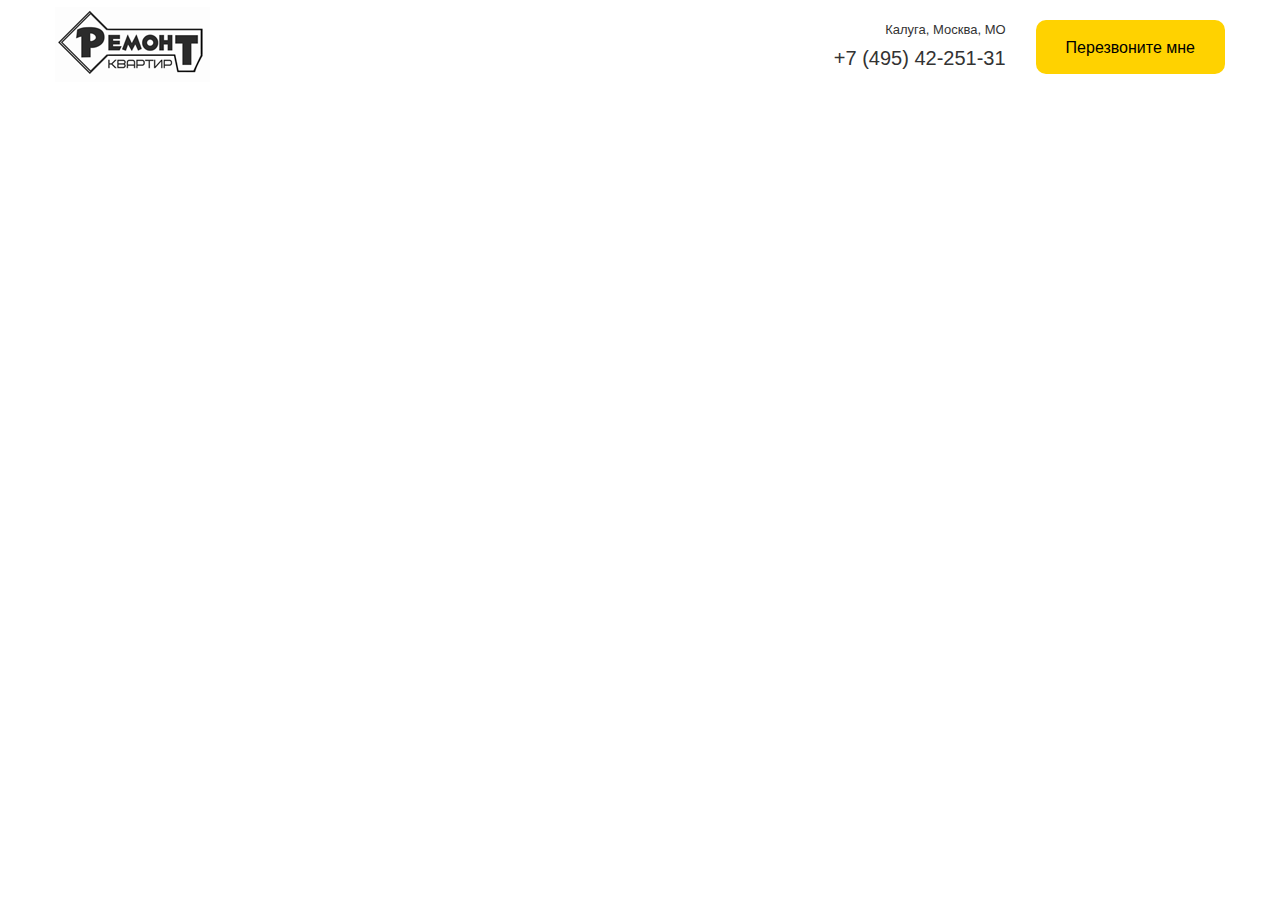
==== src/index.html @ 8de4b8be "Сверстали шапку" ====
<!DOCTYPE html>
<html lang="en">
<head>
  <meta charset="UTF-8">
  <meta name="viewport" content="width=device-width, initial-scale=1.0">
  <meta http-equiv="X-UA-Compatible" content="ie=edge">
  <link rel="stylesheet" href="css/normalize.css">
  <link rel="stylesheet" href="css/style.css">
  <title>lesson_13_1</title>
</head>
<body>
  <nav class="navbar">
    <div class="container">
      <div class="navbar-block">
        <div class="navbar__logo">
          <img src="img/logo.png" alt="logo">
        </div>
        <div class="navbar__info">
          <div class="navbar__contacts">
            <span class="navbar__address">Калуга, Москва, МО</span>
            <a href="tel:+7 (495) 42-251-31" class="navbar__phone">+7 (495) 42-251-31</a>
          </div>
          <button class="button navbar__button">Перезвоните мне</button>
        </div>
      </div>
    </div>
  </nav>
</body>
</html>
---- src/css/style.css ----
body {
  -webkit-box-sizing: border-box;
          box-sizing: border-box;
  font-family: sans-serif;
}

img {
  max-width: 100%;
}

.container {
  width: 1170px;
  margin: auto;
}

@media (max-width: 1200px) {
  .container {
    width: 760px;
  }
}

@media (max-width: 768px) {
  .container {
    max-width: 580px;
    width: 95%;
  }
}

.button {
  border-radius: 10px;
  background-color: #ffd200;
  border: none;
  padding: 19px 30px 17px 30px;
}

.navbar {
  color: #333333;
  padding-top: 7px;
  padding-bottom: 8px;
}

.navbar-block {
  display: -webkit-box;
  display: -ms-flexbox;
  display: flex;
  -webkit-box-pack: justify;
      -ms-flex-pack: justify;
          justify-content: space-between;
  -webkit-box-align: center;
      -ms-flex-align: center;
          align-items: center;
}

.navbar__info {
  display: -webkit-box;
  display: -ms-flexbox;
  display: flex;
  -webkit-box-align: center;
      -ms-flex-align: center;
          align-items: center;
  text-align: right;
}

.navbar__address {
  display: -webkit-box;
  display: -ms-flexbox;
  display: flex;
  -webkit-box-orient: vertical;
  -webkit-box-direction: normal;
      -ms-flex-direction: column;
          flex-direction: column;
  font-size: 13px;
  font-weight: 400;
}

.navbar__button {
  margin-left: 30px;
}

.navbar__phone {
  display: block;
  margin-top: 9px;
  color: #333333;
  font-size: 20px;
  font-weight: 400;
  text-decoration: none;
}

@media (max-width: 768px) {
  .navbar__contacts {
    display: none;
  }
  .navbar__button {
    font-size: 10px;
    font-weight: 400;
    padding: 15px 26px 14px 26px;
  }
  .navbar__logo {
    width: 91px;
  }
}
/*# sourceMappingURL=style.css.map */
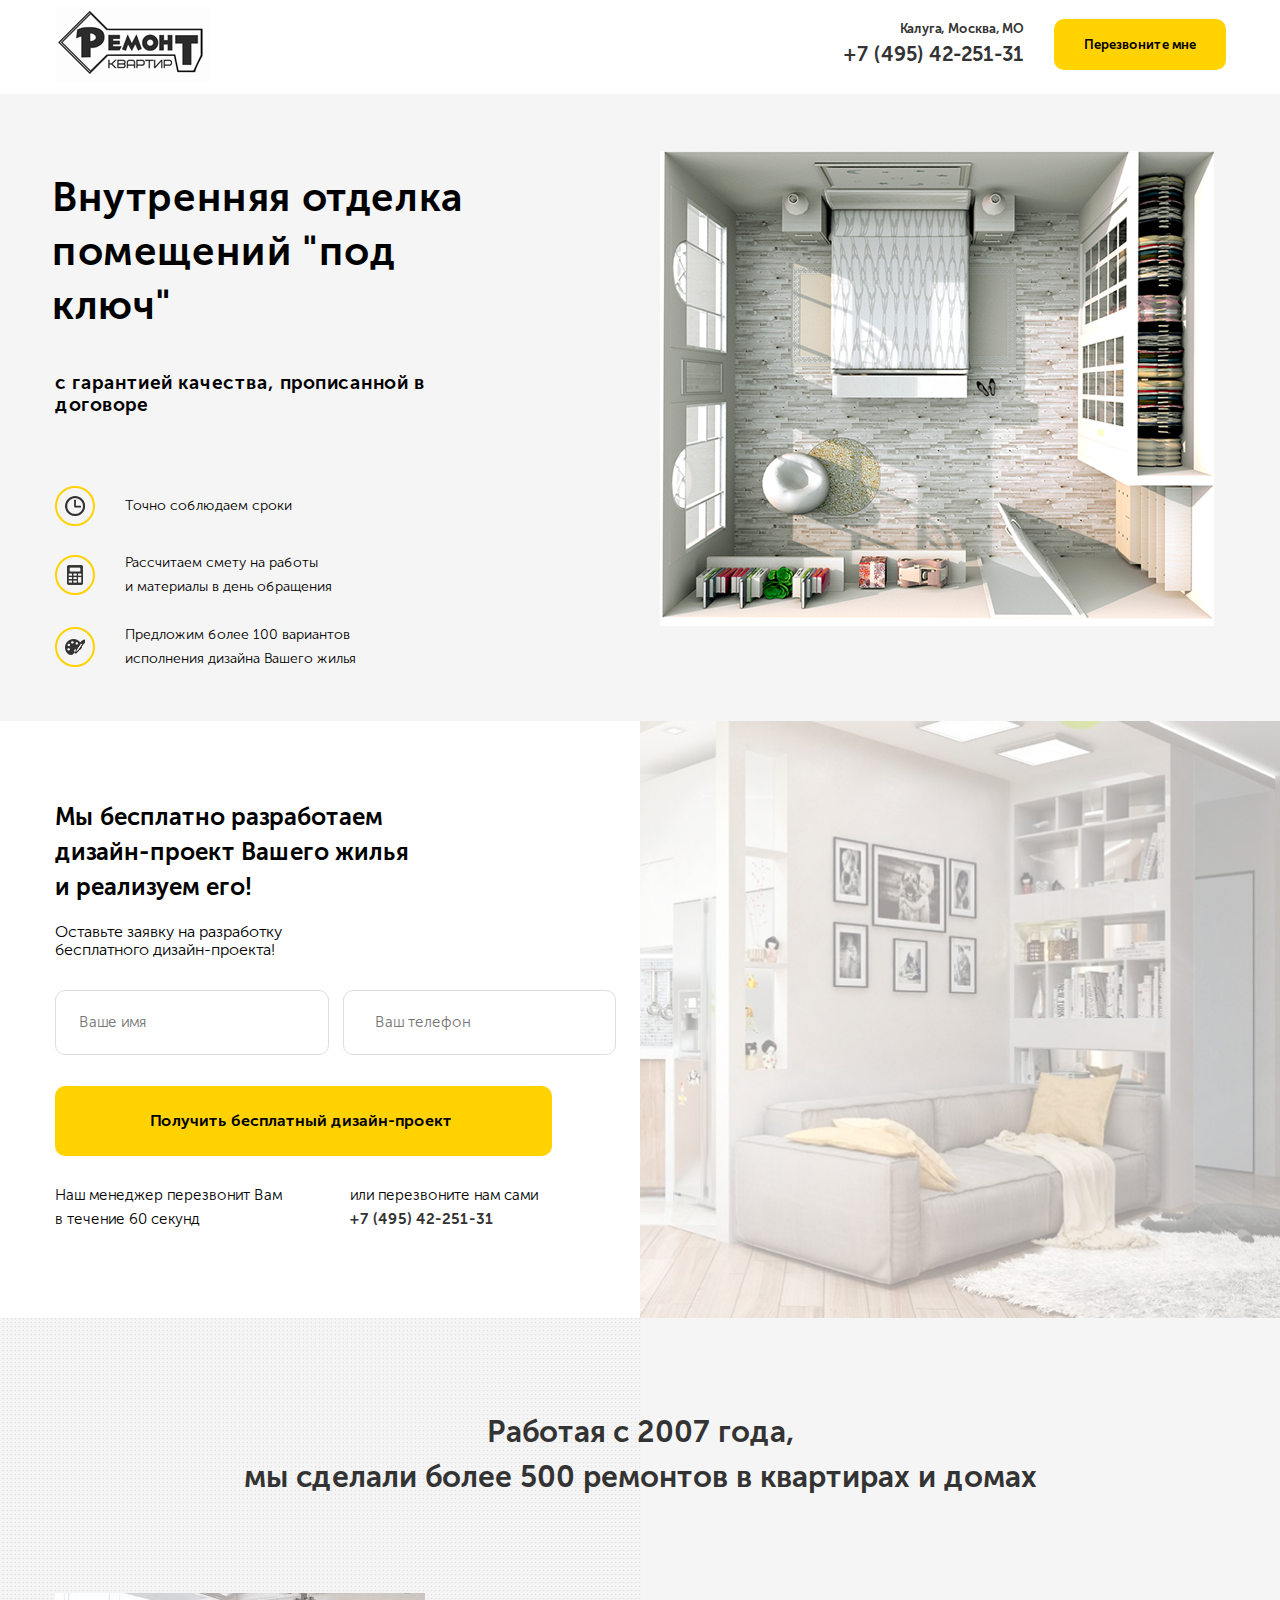
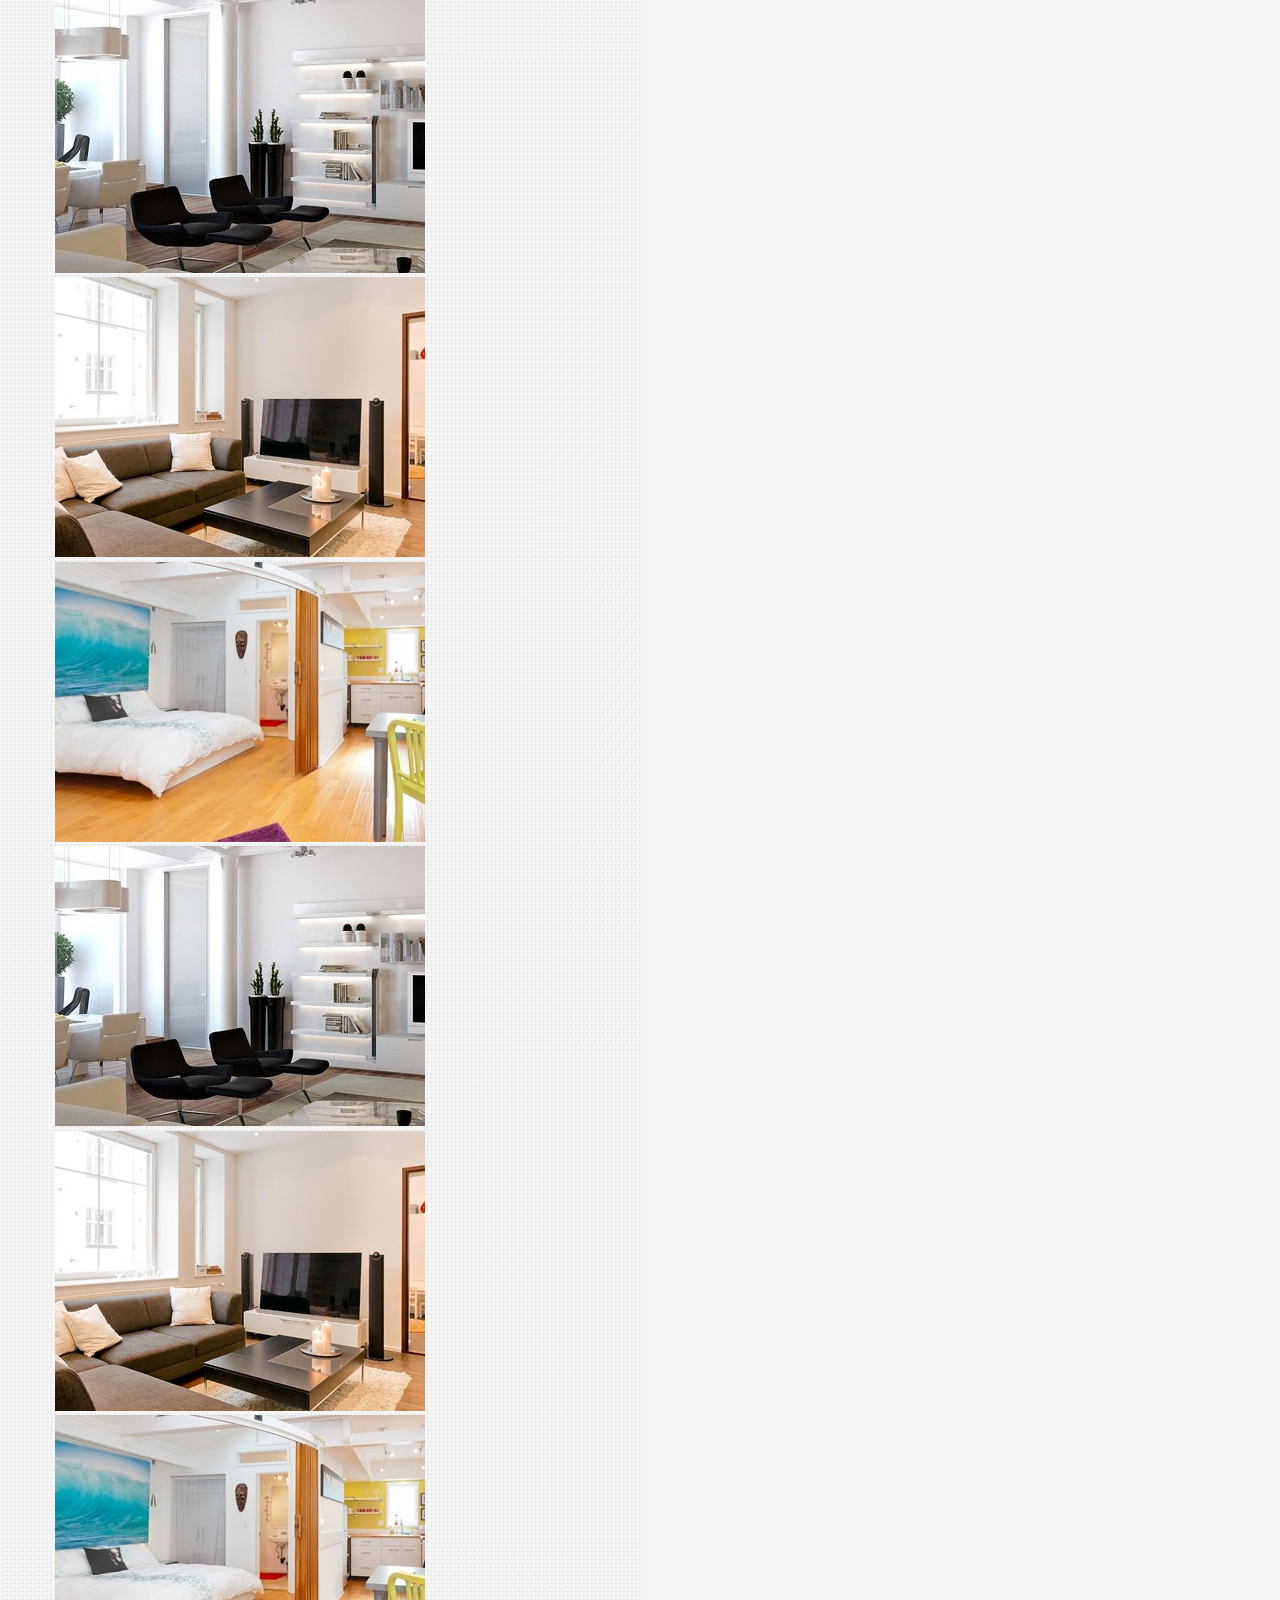
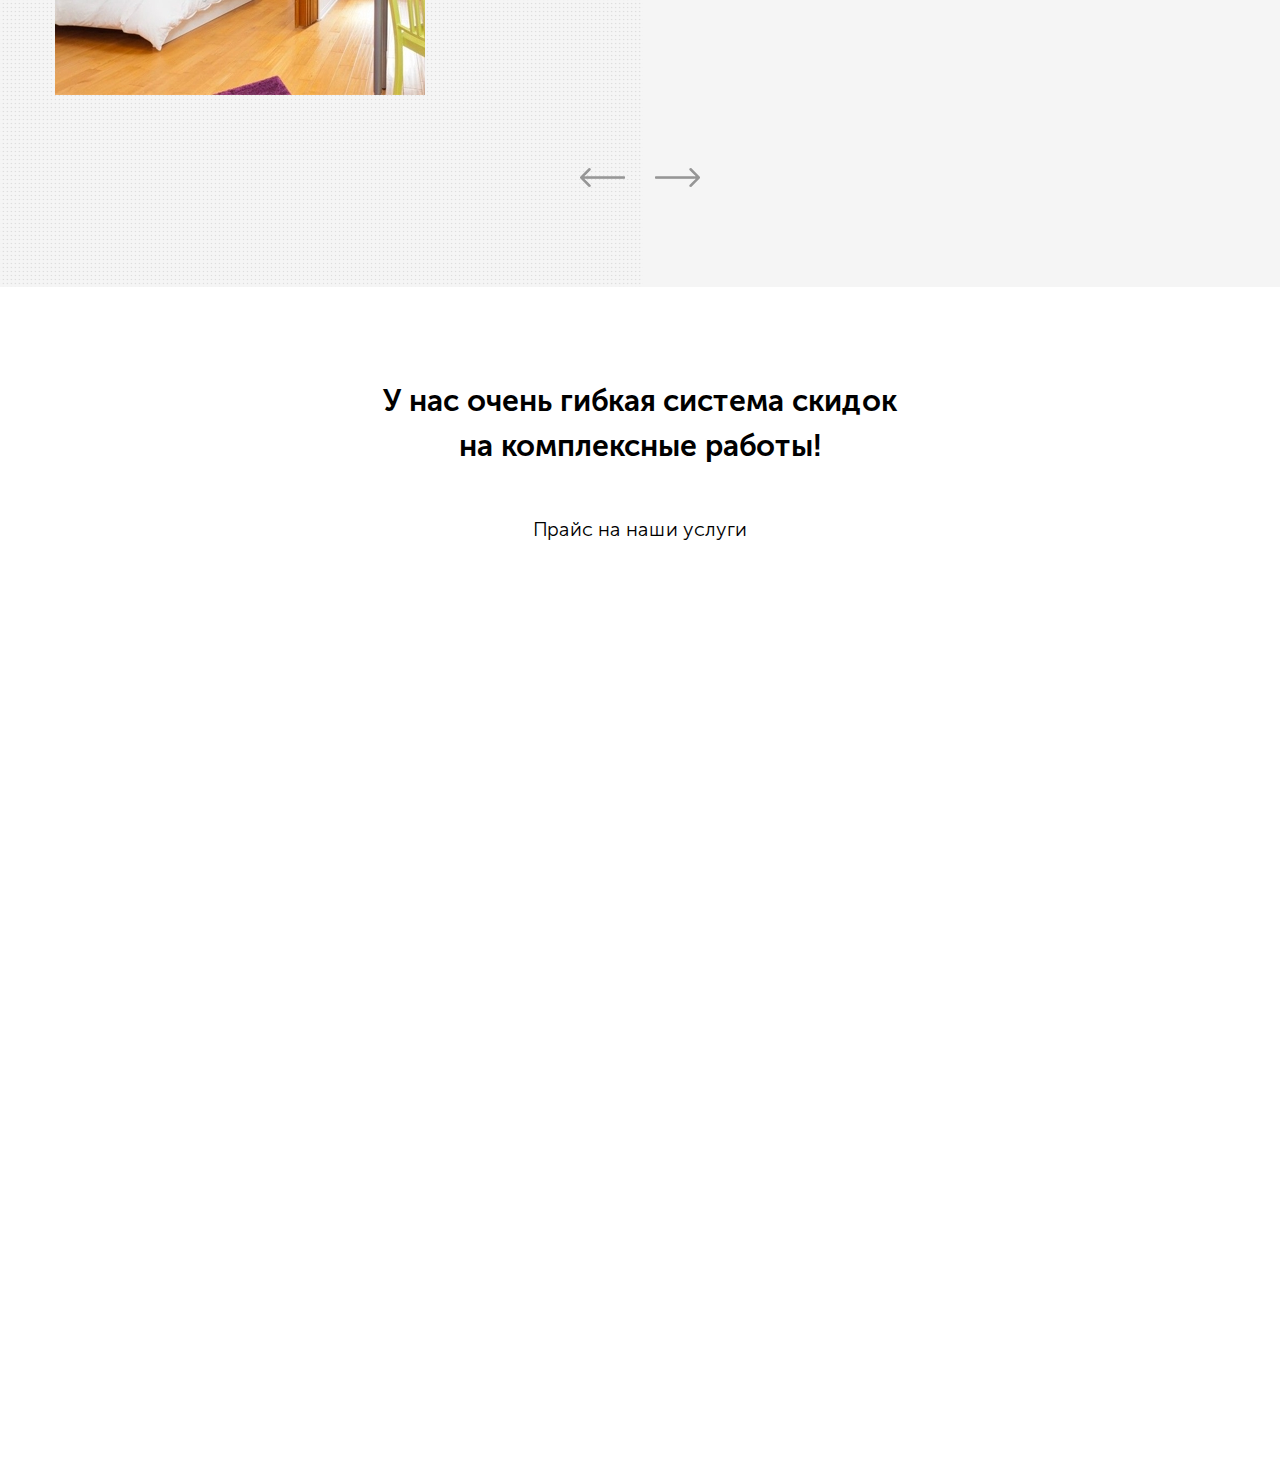
==== commit fccb0113: "ДЗ 20" ====
--- a/src/index.html
+++ b/src/index.html
@@ -5,25 +5,199 @@
   <meta name="viewport" content="width=device-width, initial-scale=1.0">
   <meta http-equiv="X-UA-Compatible" content="ie=edge">
   <link rel="stylesheet" href="css/normalize.css">
+  <link rel="stylesheet" href="css/slick.css">
+  <link rel="stylesheet" href="css/animate.css">
   <link rel="stylesheet" href="css/style.css">
-  <title>lesson_13_1</title>
+  <title>lesson_20_1</title>
 </head>
 <body>
   <nav class="navbar">
     <div class="container">
       <div class="navbar-block">
-        <div class="navbar__logo">
+        <div class="navbar__logo wow fadeInLeft" data-wow-delay="0.1s">
           <img src="img/logo.png" alt="logo">
         </div>
-        <div class="navbar__info">
+        <div class="navbar__info wow fadeInRight" data-wow-delay="0.1s">
           <div class="navbar__contacts">
             <span class="navbar__address">Калуга, Москва, МО</span>
             <a href="tel:+7 (495) 42-251-31" class="navbar__phone">+7 (495) 42-251-31</a>
           </div>
-          <button class="button navbar__button">Перезвоните мне</button>
+          <button class="button navbar__button" id="button">Перезвоните мне</button>
         </div>
       </div>
     </div>
   </nav>
+  <main>
+    <section class="hero">
+      <div class="container">
+        <div class="hero-block">
+          <div class="hero-text wow fadeInLeft" data-wow-delay="0.3s">
+            <h1 class="hero-text__title">Внутренняя отделка помещений "под ключ"</h1>
+            <span class="hero-text__subtitle">
+              с гарантией качества, прописанной в договоре
+            </span>
+            <ul class="hero-list">
+              <li class="hero-list__item">
+                <div class="hero-list__image">
+                  <img src="img/hero/clock.png" alt="clock">
+                </div>
+                <span class="hero-list__text">Точно соблюдаем сроки</span>
+              </li>
+              <li class="hero-list__item">
+                <div class="hero-list__image">
+                  <img src="img/hero/calculator.png" alt="calculator">
+                </div>
+                <span class="hero-list__text ">Рассчитаем смету на работы<br> и материалы в день обращения</span>
+              </li>
+              <li class="hero-list__item">
+                <div class="hero-list__image hero-t">
+                  <img src="img/hero/paint-board.png" alt="">
+                </div>
+                <span class="hero-list__text hero-t">Предложим более 100 вариантов исполнения дизайна Вашего жилья</span>
+              </li>
+            </ul>
+          </div>
+          <div class="hero-image wow fadeInRight" data-wow-delay="0.3s">
+            <img src="img/hero/hero-image.png" alt="План квартиры">
+          </div>
+        </div>
+      </div>
+    </section>
+    <section class="offer offer__section">
+      <div class="container">
+        <div class="offer-block">
+          <h2 class="section-title offer__title">Мы бесплатно разработаем дизайн-проект Вашего жилья и реализуем его!</h2>
+          <span class="section-subtitle offer__subtitle">Оставьте заявку на разработку бесплатного дизайн-проекта!</span>
+          <form action="#" class="form offer__form" >
+            <input type="text" class="input offer__input offer__input" placeholder="Ваше имя">
+            <input type="tel" class="input offer__input offer__indent" placeholder="Ваш телефон">
+            <button class="button offer__button">Получить бесплатный дизайн-проект</button>
+            <span class="offer__text">Наш менеджер перезвонит Вам в течение 60 секунд</span>
+            <span class="offer__text offer__width">или перезвоните нам сами <a href="tel:+7 (495) 42-251-31" class="offer__phone">+7 (495) 42-251-31</a></span>
+          </form>
+        </div>
+      </div>
+    </section>
+    <section class="section portfolio">
+      <div class="container">
+        <h2 class="section-title portfolio__title">
+          Работая с 2007 года,<br>
+          мы сделали более 500 ремонтов в квартирах и домах
+        </h2>
+        <div class="slider portfolio__slider">
+          <div class="slider__item"><img class="slider__image" src="img/portfolio/slider-1.jpg" alt=""></div>
+          <div class="slider__item"><img class="slider__image" src="img/portfolio/slider-2.jpg" alt=""></div>
+          <div class="slider__item"><img class="slider__image" src="img/portfolio/slider-3.jpg" alt=""></div>
+          <div class="slider__item"><img class="slider__image" src="img/portfolio/slider-1.jpg" alt=""></div>
+          <div class="slider__item"><img class="slider__image" src="img/portfolio/slider-2.jpg" alt=""></div>
+          <div class="slider__item"><img class="slider__image" src="img/portfolio/slider-3.jpg" alt=""></div>
+        </div>
+        <div class="arrows portfolio__arrows">
+          <div class="arrows__left">
+            <img src="img/portfolio/left-arrow.png" alt="left">
+          </div>
+          <div class="arrows__right">
+            <img src="img/portfolio/right-arrow.png" alt="right">
+          </div>
+        </div>
+      </div>
+    </section>
+    <section class="section price">
+      <div class="container">
+        <h2 class="section-title price__title">У нас очень гибкая система скидок на комплексные работы!</h2>
+        <span class="section-subtitle price__subtitle">Прайс на наши услуги</span>
+        <div class="cards">
+          <div class="card card__price wow fadeInUp" data-wow-delay="0.1s">
+            <div class="card__image"><img src="img/price/bathroom.png" alt="#"></div>
+            <div class="card__text">
+              <h4 class="card__title">Ремонт ванных комнат и с/у</h4>
+              <a href="#" class="card__link">Узнать цены</a>
+            </div>
+          </div>
+          <div class="card card__price wow fadeInUp" data-wow-delay="0.2s">
+            <div class="card__image"><img src="img/price/living.png" alt="#"></div>
+            <div class="card__text">
+              <h4 class="card__title">Ремонт комнат и квартир</h4>
+              <a href="#" class="card__link">Узнать цены</a>
+            </div>
+          </div>
+          <div class="card card__price wow fadeInUp" data-wow-delay="0.3s">
+            <div class="card__image"><img src="img/price/office.png" alt="#"></div>
+            <div class="card__text">
+              <h4 class="card__title">Отделка офисных помещений</h4>
+              <a href="#" class="card__link">Узнать цены</a>
+            </div>
+          </div>
+          <div class="card card__price wow fadeInUp" data-wow-delay="0.4s">
+            <div class="card__image"><img src="img/price/buildings.png" alt="#"></div>
+            <div class="card__text">
+              <h4 class="card__title">Ремонт в новостройках</h4>
+              <a href="#" class="card__link">Узнать цены</a>
+            </div>
+          </div>
+          <div class="card card__price wow fadeInUp" data-wow-delay="0.5s">
+            <div class="card__image"><img src="img/price/kitchen.png" alt="#"></div>
+            <div class="card__text">
+              <h4 class="card__title">Ремонт кухонь</h4>
+              <a href="#" class="card__link">Узнать цены</a>
+            </div>
+          </div>
+          <div class="card card__price wow fadeInUp" data-wow-delay="0.6s">
+            <div class="card__image"><img src="img/price/houses.png" alt="#"></div>
+            <div class="card__text">
+              <h4 class="card__title">Ремонт дач и коттеджей</h4>
+              <a href="#" class="card__link">Узнать цены</a>
+            </div>
+          </div>
+        </div>
+      </div>
+    </section>
+  </main>
+  <div class="modal" id="modal">
+    <div class="modal-dialog">
+      <button class="modal-dialog__close" id="close">&times;</button>
+      <h4 class="modal-dialog__title">Узнайте точную стоимость ремонта по телефону!</h4>
+      <span class="modal-dialog__subtitle">Заполните поля ниже - мы свяжемся с Вами</span>
+      <input type="text" class="input modal-dialog__input" placeholder="Ваше имя">
+      <input type="tel" class="input modal-dialog__input modal-dialog__indent" placeholder="Ваш телефон">
+      <button class="button modal-dialog__button">Узнать стоимость</button>
+      <span class="modal-dialog__text">Или Вы можете перезвонить нам сами по телефону:</span>
+      <span class="modal-dialog__text modal-dialog__width"><a href="tel:+7 (8182) 42-51-31" class="offer__phone">+7 (8182) 42-51-31</a></span>
+    </div>
+  </div>
+
+  <script src="https://code.jquery.com/jquery-3.4.1.min.js" integrity="sha256-CSXorXvZcTkaix6Yvo6HppcZGetbYMGWSFlBw8HfCJo=" crossorigin="anonymous"></script>
+  <script src="js/modal.js"></script>
+  <script src="js/slick.min.js"></script>
+  <script src="js/wow.min.js"></script>
+  <script>
+    new WOW().init();
+    $(document).ready(function(){
+      $('.slider').slick({
+        slidesToShow: 3,
+        slidesToScroll: 1,
+        prevArrow: $('.arrows__left'),
+        nextArrow: $('.arrows__right'),
+        variableWidth: true,
+        responsive: [
+          {
+            breakpoint: 1024,
+            settings: {
+              slidesToShow: 2,
+              slidesToScroll: 1,
+            }
+          },
+          {
+            breakpoint: 772,
+            settings: {
+              slidesToShow: 1,
+              slidesToScroll: 1,
+              centerMode: true,
+            }
+          },
+        ]
+      });
+    });
+  </script>
 </body>
 </html>--- a/src/css/style.css
+++ b/src/css/style.css
@@ -1,7 +1,24 @@
+@font-face {
+  font-family: 'Museo Sans Light';
+  src: url("../fonts/MuseoSansCyrl/MuseoSansCyrl-300.eot");
+  src: url("../fonts/MuseoSansCyrl/-300.eot?#iefix") format("embedded-opentype"), url("../fonts/MuseoSansCyrl/MuseoSansCyrl-300.woff") format("woff"), url("../fonts/MuseoSansCyrl/MuseoSansCyrl-300.ttf") format("truetype");
+  font-weight: normal;
+  font-style: normal;
+}
+
+@font-face {
+  font-family: 'Museo Sans Bold';
+  src: url("../fonts/MuseoSansCyrl/MuseoSansCyrl-700.eot");
+  src: url("../fonts/MuseoSansCyrl/MuseoSansCyrl-700.eot?#iefix") format("embedded-opentype"), url("../fonts/MuseoSansCyrl/MuseoSansCyrl-700.woff") format("woff"), url("../fonts/MuseoSansCyrl/MuseoSansCyrl-700.ttf") format("truetype");
+  font-weight: normal;
+  font-style: normal;
+}
+
 body {
   -webkit-box-sizing: border-box;
           box-sizing: border-box;
-  font-family: sans-serif;
+  font-family: 'Museo Sans Light', sans-serif;
+  font-weight: 300px;
 }
 
 img {
@@ -22,7 +39,7 @@
 @media (max-width: 768px) {
   .container {
     max-width: 580px;
-    width: 95%;
+    width: 90%;
   }
 }
 
@@ -31,6 +48,35 @@
   background-color: #ffd200;
   border: none;
   padding: 19px 30px 17px 30px;
+}
+
+.button:hover {
+  background-color: #ffd71a;
+  cursor: pointer;
+}
+
+.section-title {
+  font-size: 24px;
+  text-align: center;
+  font-family: 'Museo Sans Bold', sans-serif;
+  font-weight: 700px;
+}
+
+.input {
+  border: 1px solid #dddddd;
+  padding: 23px 23px;
+  padding-right: 60px;
+  border-radius: 10px;
+  font-size: 15px;
+}
+
+.input:active, .input:hover, .input:focus {
+  outline: 0;
+  outline-offset: 0;
+}
+
+.input:focus {
+  border-color: #ffd200;
 }
 
 .navbar {
@@ -59,6 +105,8 @@
       -ms-flex-align: center;
           align-items: center;
   text-align: right;
+  font-family: 'Museo Sans Bold', sans-serif;
+  font-weight: 700px;
 }
 
 .navbar__address {
@@ -71,15 +119,23 @@
           flex-direction: column;
   font-size: 13px;
   font-weight: 400;
+  letter-spacing: -0.2px;
 }
 
 .navbar__button {
+  margin-right: -1px;
   margin-left: 30px;
+  padding-left: 19px 30px 19px 30px;
+  margin-bottom: 5px;
+  font-size: 13px;
+  font-weight: 400;
+  text-align: center;
 }
 
 .navbar__phone {
   display: block;
-  margin-top: 9px;
+  padding-bottom: 5px;
+  margin-top: 6px;
   color: #333333;
   font-size: 20px;
   font-weight: 400;
@@ -87,16 +143,783 @@
 }
 
 @media (max-width: 768px) {
+  .navbar {
+    padding-top: 17px;
+    padding-bottom: 13px;
+  }
   .navbar__contacts {
     display: none;
   }
   .navbar__button {
-    font-size: 10px;
+    font-size: 12px;
     font-weight: 400;
-    padding: 15px 26px 14px 26px;
   }
   .navbar__logo {
     width: 91px;
   }
 }
+
+@media (max-width: 567px) {
+  .navbar__contacts {
+    display: none;
+  }
+  .navbar__button {
+    font-size: 10px;
+    padding: 15px 26px 14px 26px;
+    border-radius: 5px;
+    margin-bottom: 5px;
+    margin-left: 24px;
+    margin-right: 11px;
+  }
+}
+
+.hero {
+  padding: 50px 0;
+  background-color: #f5f5f5;
+}
+
+.hero-image {
+  padding-top: 7px;
+  margin-right: 11px;
+}
+
+.hero-block {
+  display: -webkit-box;
+  display: -ms-flexbox;
+  display: flex;
+}
+
+.hero-text {
+  -ms-flex-preferred-size: 40%;
+      flex-basis: 40%;
+  padding-right: 140px;
+  margin-left: -3px;
+}
+
+.hero-text__title {
+  margin-top: 26px;
+  font-size: 40px;
+  letter-spacing: 0.6px;
+  line-height: 1.35;
+  font-family: 'Museo Sans Bold', sans-serif;
+  font-weight: 700px;
+}
+
+.hero-text__subtitle {
+  display: inline-block;
+  font-size: 19px;
+  letter-spacing: 0.525px;
+  margin-top: 13px;
+  margin-left: 3px;
+  font-family: 'Museo Sans Bold', sans-serif;
+  font-weight: 700px;
+}
+
+.hero-list {
+  margin: 0;
+  padding: 0;
+  margin-left: 3px;
+  margin-top: 70px;
+}
+
+.hero-list__item {
+  display: -webkit-box;
+  display: -ms-flexbox;
+  display: flex;
+  -webkit-box-align: center;
+      -ms-flex-align: center;
+          align-items: center;
+  margin-top: 25px;
+  line-height: 1.7;
+}
+
+.hero-list__item:first-child {
+  margin-top: 0;
+}
+
+.hero-list__image {
+  width: 36px;
+  height: 36px;
+  margin-right: 30px;
+  border: 2px solid #ffd200;
+  display: -webkit-box;
+  display: -ms-flexbox;
+  display: flex;
+  -webkit-box-align: center;
+      -ms-flex-align: center;
+          align-items: center;
+  -webkit-box-pack: center;
+      -ms-flex-pack: center;
+          justify-content: center;
+  border-radius: 50%;
+}
+
+.hero-list__text {
+  max-width: 235px;
+  font-size: 14px;
+  font-weight: 400;
+}
+
+@media (max-width: 1200px) {
+  .hero-list {
+    margin-bottom: 44px;
+  }
+  .hero-text {
+    padding-right: 10px;
+  }
+}
+
+@media (max-width: 768px) {
+  .hero {
+    padding-top: 40px;
+    padding-left: 4px;
+  }
+  .hero-block {
+    -webkit-box-orient: vertical;
+    -webkit-box-direction: normal;
+        -ms-flex-direction: column;
+            flex-direction: column;
+  }
+  .hero-text {
+    max-height: 330px;
+    min-width: 290px;
+  }
+  .hero-text__title {
+    margin: 0;
+    margin-top: 2px;
+    font-size: 24px;
+    line-height: 1.225;
+    letter-spacing: 0px;
+    margin-left: 3px;
+  }
+  .hero-text__subtitle {
+    min-width: 240px;
+    font-size: 16px;
+    font-weight: 400;
+    margin: 0;
+    max-width: 185px;
+    margin-top: 8px;
+    margin-left: 4px;
+    letter-spacing: 0.1px;
+    line-height: 1.2;
+  }
+  .hero-list {
+    margin-top: 28px;
+  }
+  .hero-list__item {
+    margin-top: 21px;
+  }
+  .hero-list__text {
+    font-size: 12px;
+    font-weight: 400;
+    line-height: 1.4;
+  }
+  .hero-list__image {
+    margin-right: 15px;
+    min-width: 36px;
+  }
+  .hero-image {
+    max-width: 270px;
+  }
+}
+
+.offer {
+  background: url("../img/offer/offer-bg.jpg") no-repeat;
+  background-position: center right;
+  background-size: contain;
+  position: relative;
+}
+
+.offer::before {
+  content: '';
+  width: 50%;
+  height: 100%;
+  position: absolute;
+  top: 0;
+  left: 0;
+  background-color: #ffffff;
+}
+
+.offer__section {
+  padding: 84px 0 87px 0;
+}
+
+.offer-block {
+  width: 50%;
+  padding-right: 90px;
+  margin-top: -6px;
+  position: relative;
+}
+
+.offer__title {
+  line-height: 35px;
+  max-width: 360px;
+  margin: 0;
+  text-align: left;
+}
+
+.offer__subtitle {
+  display: block;
+  max-width: 235px;
+  margin-top: 19px;
+  font-size: 16px;
+}
+
+.offer__input {
+  margin-top: 30px;
+  margin-right: 10px;
+  margin-bottom: 31px;
+  outline: 0;
+  outline-offset: 0;
+}
+
+.offer__input:focus {
+  border-color: #ffd200;
+}
+
+.offer__indent {
+  padding-left: 31px;
+  padding-right: 51px;
+}
+
+.offer__button {
+  display: block;
+  width: 85%;
+  padding: 26px 0;
+  padding-right: 5px;
+  font-size: 16px;
+  line-height: 18px;
+  font-family: 'Museo Sans Bold', sans-serif;
+  font-weight: 700px;
+}
+
+.offer__text {
+  display: inline-block;
+  max-width: 40%;
+  font-size: 15px;
+  line-height: 24px;
+  margin-top: 27px;
+}
+
+.offer__width {
+  max-width: 35%;
+  margin-left: 57px;
+}
+
+.offer__width a {
+  text-decoration: none;
+  color: #333333;
+  font-family: 'Museo Sans Bold', sans-serif;
+  font-weight: 700px;
+}
+
+@media (max-width: 1200px) {
+  .offer {
+    background-size: cover;
+  }
+  .offer__input {
+    width: 60%;
+    margin-bottom: 10px;
+  }
+  .offer__text {
+    display: block;
+    max-width: 100%;
+    margin: 0;
+    margin-top: 25px;
+  }
+  .offer__width {
+    margin: 0;
+  }
+  .offer__button {
+    font-size: 13px;
+  }
+}
+
+@media (max-width: 768px) {
+  .offer {
+    background: #ffffff;
+  }
+  .offer-block {
+    width: 100%;
+    padding-right: 0;
+  }
+  .offer__button {
+    font-size: 13px;
+    width: 100%;
+  }
+  .offer__input {
+    width: 85%;
+  }
+}
+
+@media (max-width: 480px) {
+  .offer__section {
+    padding: 52px 0 51px 0;
+    max-width: 300px;
+  }
+  .offer__title {
+    font-size: 18px;
+    line-height: 1.2;
+  }
+  .offer__subtitle {
+    font-size: 14px;
+  }
+  .offer__input {
+    width: 70%;
+    margin-top: 26px;
+    margin-bottom: 0;
+  }
+  .offer__indent {
+    margin-top: 10px;
+    margin-bottom: 10px;
+    padding-left: 22px;
+    padding-right: 61px;
+  }
+  .offer__button {
+    width: 102%;
+    font-size: 14px;
+    line-height: 18px;
+    padding-right: 47px;
+    padding-left: 51px;
+    padding-bottom: 17px;
+    padding-top: 16px;
+  }
+  .offer__text {
+    width: 85%;
+    font-size: 15px;
+    line-height: 24px;
+    margin-left: 7px;
+    margin-top: 23px;
+  }
+  .offer__width {
+    width: 75%;
+    margin-top: 6px;
+    margin-left: 6px;
+  }
+}
+
+.portfolio {
+  background: #f5f5f5 url("../img/portfolio/portfolio-pattern.jpg") repeat-y center left;
+  background-size: 50.2%;
+}
+
+.portfolio__title {
+  padding-top: 92px;
+  margin-bottom: 33px;
+  margin-top: 0;
+  font-size: 30px;
+  line-height: 1.5;
+  color: #333333;
+}
+
+.portfolio__slider {
+  margin-top: 93px;
+}
+
+.portfolio__arrows {
+  max-width: 120px;
+  margin: auto;
+  display: -webkit-box;
+  display: -ms-flexbox;
+  display: flex;
+  -webkit-box-pack: justify;
+      -ms-flex-pack: justify;
+          justify-content: space-between;
+  margin-top: 69px;
+  padding-bottom: 95px;
+}
+
+.arrows__left:hover, .arrows__right:hover {
+  cursor: pointer;
+}
+
+.slider__image {
+  margin: auto;
+}
+
+.slider__item {
+  width: 370px;
+  margin-right: 30px;
+  text-align: center;
+}
+
+@media (max-width: 1200px) {
+  .slider__item {
+    margin-right: 15px;
+  }
+  .portfolio__slider {
+    margin-top: 0;
+  }
+  .portfolio__arrows {
+    padding-bottom: 50px;
+    margin-top: 40px;
+  }
+  .portfolio__title {
+    padding-top: 50px;
+    font-size: 27px;
+  }
+}
+
+@media (max-width: 771px) {
+  .slider {
+    margin-left: -10px;
+  }
+  .slider__item {
+    margin-right: 1500px;
+    width: 244px;
+    margin-left: -2px;
+  }
+  .portfolio {
+    background: #f5f5f5;
+  }
+  .portfolio__slider {
+    margin-top: 0;
+  }
+  .portfolio__arrows {
+    padding-bottom: 60px;
+    margin-top: 45px;
+  }
+  .portfolio__title {
+    display: block;
+    width: 95%;
+    padding-top: 39px;
+    font-size: 18px;
+    line-height: 1.2;
+    margin: auto;
+    margin-bottom: 42px;
+    margin-left: 1px;
+  }
+}
+
+.price__title {
+  margin: auto;
+  margin-top: 92px;
+  font-size: 30px;
+  line-height: 45px;
+  max-width: 525px;
+}
+
+.price__subtitle {
+  display: block;
+  text-align: center;
+  margin-top: 38px;
+  margin-bottom: 49px;
+  font-size: 20px;
+  line-height: 45px;
+}
+
+.card {
+  text-align: center;
+  border: 1px solid #e8e8e8;
+  -webkit-transition: 0.2s;
+  transition: 0.2s;
+}
+
+.card:hover {
+  -webkit-box-shadow: 0 20px 25px rgba(0, 0, 0, 0.1);
+          box-shadow: 0 20px 25px rgba(0, 0, 0, 0.1);
+}
+
+.card:hover .card__image:before {
+  opacity: 1;
+}
+
+.card__price {
+  margin-bottom: 28px;
+}
+
+.card__image {
+  position: relative;
+}
+
+.card__image:before {
+  content: '';
+  position: absolute;
+  left: 0;
+  top: 0;
+  width: 100%;
+  height: 100%;
+  background-image: -webkit-gradient(linear, left bottom, left top, from(#ffd200), to(rgba(255, 255, 255, 0)));
+  background-image: linear-gradient(to top, #ffd200 0%, rgba(255, 255, 255, 0) 100%);
+  opacity: 0;
+  -webkit-transition: 0.2s;
+  transition: 0.2s;
+}
+
+.card__image img {
+  display: block;
+}
+
+.card__title {
+  margin: 0;
+  margin-top: 25px;
+  font-size: 18px;
+  line-height: 45px;
+}
+
+.card__link {
+  display: inline-block;
+  margin-top: 16px;
+  margin-bottom: 44px;
+  text-decoration: none;
+  font-size: 16px;
+  line-height: 18px;
+  color: #333333;
+  font-family: 'Museo Sans Bold', sans-serif;
+  font-weight: 700px;
+  position: relative;
+}
+
+.card__link:hover:after {
+  height: 12px;
+}
+
+.card__link:after {
+  position: absolute;
+  z-index: -1;
+  bottom: -4px;
+  left: 0;
+  content: '';
+  width: 100%;
+  display: block;
+  height: 3px;
+  background-color: #ffd200;
+  -webkit-transition: 0.2s;
+  transition: 0.2s;
+}
+
+.cards {
+  display: -webkit-box;
+  display: -ms-flexbox;
+  display: flex;
+  -webkit-box-pack: justify;
+      -ms-flex-pack: justify;
+          justify-content: space-between;
+  -ms-flex-wrap: wrap;
+      flex-wrap: wrap;
+}
+
+@media (max-width: 1200px) {
+  .price__title {
+    margin-top: 70px;
+    font-size: 28px;
+  }
+  .price__subtitle {
+    margin-top: 30px;
+    margin-bottom: 40px;
+    font-size: 18px;
+  }
+  .card__price {
+    margin: auto;
+    margin-bottom: 25px;
+  }
+}
+
+@media (max-width: 768px) {
+  .price__title {
+    margin-top: 65px;
+    font-size: 26px;
+  }
+  .price__subtitle {
+    margin-top: 25px;
+    margin-bottom: 35px;
+    font-size: 17px;
+  }
+  .card__price {
+    margin: auto;
+    margin-bottom: 20px;
+  }
+}
+
+@media (max-width: 480px) {
+  .price__title {
+    margin-top: 48px;
+    font-size: 18px;
+    margin-right: 10px;
+    line-height: 23px;
+  }
+  .price__subtitle {
+    display: block;
+    margin-top: 9px;
+    margin-bottom: 45px;
+    font-size: 14px;
+    margin-right: 25px;
+  }
+  .card {
+    max-width: 271px;
+  }
+  .card__price {
+    margin: auto;
+    margin-bottom: 29px;
+  }
+  .card__title {
+    display: block;
+    font-size: 14px;
+    margin-top: 16px;
+    margin-bottom: -3px;
+  }
+  .card__link {
+    font-size: 16px;
+    margin-top: -3px;
+    margin-bottom: 33px;
+  }
+}
+
+@media (max-width: 320px) {
+  .card__price {
+    margin-right: 13px;
+  }
+}
+
+.modal {
+  position: fixed;
+  left: 0;
+  top: 0;
+  width: 100%;
+  height: 100%;
+  background-color: rgba(0, 0, 0, 0.5);
+  display: none;
+}
+
+.modal_active {
+  display: -webkit-box;
+  display: -ms-flexbox;
+  display: flex;
+}
+
+.modal-dialog {
+  position: relative;
+  margin: auto;
+  max-width: 490px;
+  width: 90%;
+  max-height: 550px;
+  min-width: 200px;
+  background-color: #ffffff;
+  padding: 40px;
+  text-align: center;
+}
+
+.modal-dialog__close {
+  position: absolute;
+  top: 0;
+  right: 0;
+}
+
+.modal-dialog__title {
+  letter-spacing: 0.4px;
+  font-size: 22px;
+  line-height: 33px;
+  max-width: 380px;
+  margin: auto;
+  margin-top: 31px;
+  margin-left: 59px;
+}
+
+.modal-dialog__subtitle {
+  display: block;
+  margin-top: 46px;
+  margin-left: 10px;
+  font-size: 16px;
+  letter-spacing: -0.3px;
+  font-family: 'Museo Sans Bold', sans-serif;
+  font-weight: 700px;
+}
+
+.modal-dialog__input {
+  display: block;
+  width: 58%;
+  margin-left: 61px;
+  margin-top: 50px;
+}
+
+.modal-dialog__indent {
+  margin-top: 15px;
+}
+
+.modal-dialog__button {
+  display: block;
+  margin: auto;
+  width: 75%;
+  padding: 24px 0 28px 0;
+  padding-left: 3px;
+  font-size: 16px;
+  line-height: 18px;
+  margin-top: 30px;
+  margin-right: 60px;
+  font-family: 'Museo Sans Bold', sans-serif;
+  font-weight: 700px;
+}
+
+.modal-dialog__text {
+  display: block;
+  max-width: 60%;
+  margin: auto;
+  font-size: 15px;
+  line-height: 22px;
+  margin-top: 27px;
+}
+
+.modal-dialog__width {
+  margin-top: 0;
+  font-size: 24px;
+  line-height: 24px;
+  margin-top: 9px;
+}
+
+.modal-dialog a {
+  text-decoration: none;
+  color: #333333;
+  font-family: 'Museo Sans Bold', sans-serif;
+  font-weight: 700px;
+}
+
+@media (max-width: 1200px) {
+  .modal-dialog {
+    max-height: 500px;
+  }
+  .modal-dialog__title {
+    margin-top: 15px;
+  }
+  .modal-dialog__subtitle {
+    margin-top: 30px;
+  }
+}
+
+@media (max-width: 768px) {
+  .modal-dialog {
+    max-width: 200px;
+    max-height: 500px;
+  }
+  .modal-dialog__title {
+    margin-top: 0;
+    margin-left: 0;
+    font-size: 20px;
+    line-height: 25px;
+  }
+  .modal-dialog__subtitle {
+    margin-left: 0;
+    margin-top: 25px;
+  }
+  .modal-dialog__input {
+    width: 75%;
+    margin-top: 20px;
+    margin-left: 0;
+    padding: 20px 23px;
+  }
+  .modal-dialog__indent {
+    margin-top: 10px;
+  }
+  .modal-dialog__button {
+    width: 100%;
+    padding: 20px 0;
+    font-size: 14px;
+  }
+  .modal-dialog__text {
+    max-width: 100%;
+    font-size: 14px;
+  }
+  .modal-dialog__width {
+    font-size: 15px;
+  }
+}
 /*# sourceMappingURL=style.css.map */